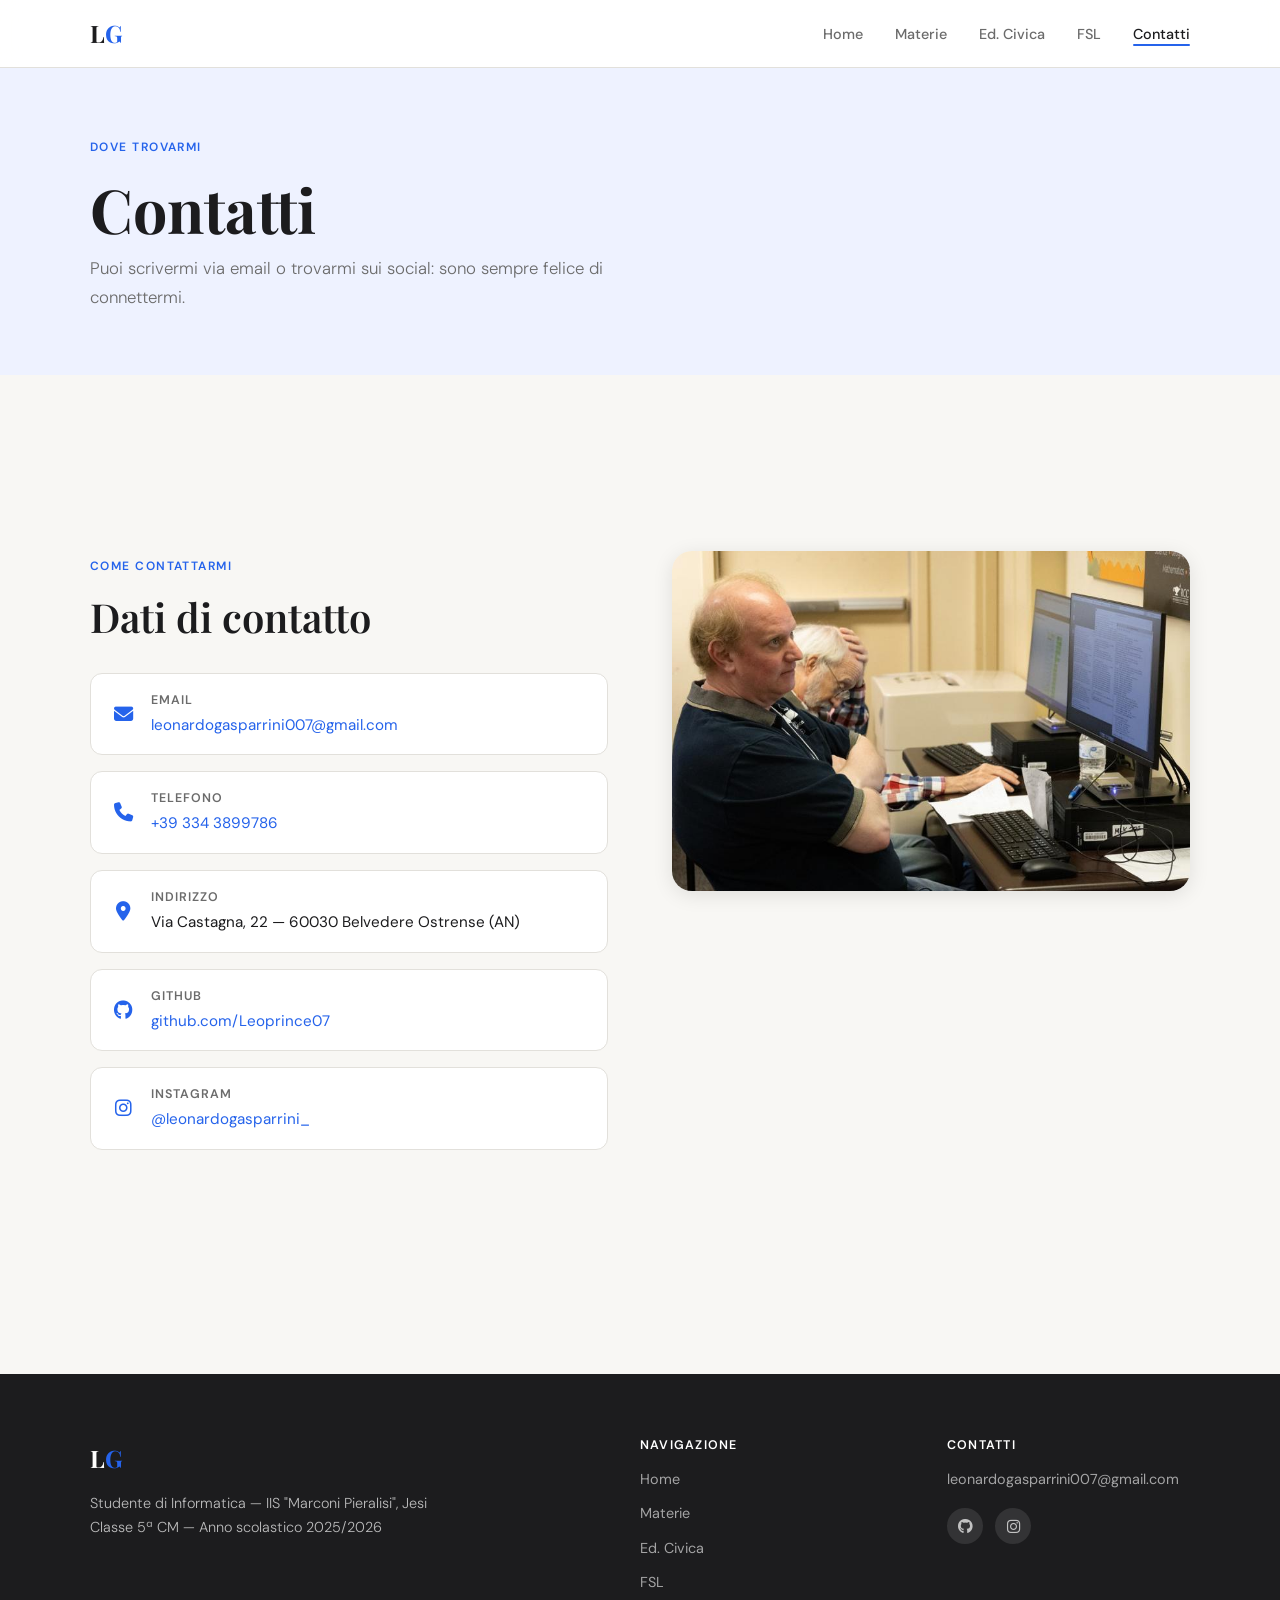
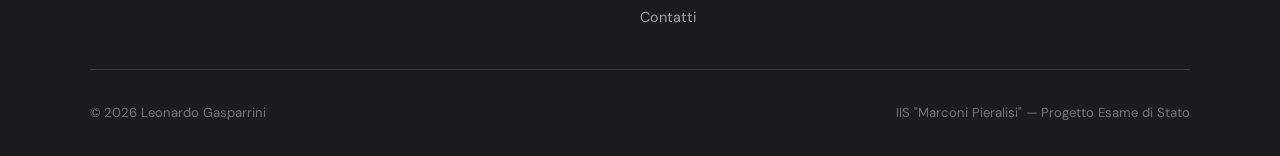
==== contatti.html @ d957cecd "Aggiunta file sito" ====
<!DOCTYPE html>
<html lang="it">
<head>
  <meta charset="UTF-8">
  <meta name="viewport" content="width=device-width, initial-scale=1.0">
  <title>Contatti — Leonardo Gasparrini</title>
  <meta name="description" content="Contatti di Leonardo Gasparrini: email, telefono, GitHub e Instagram. Studente di Informatica all'IIS Marconi Pieralisi di Jesi.">
  <meta property="og:title" content="Contatti — Leonardo Gasparrini">
  <link rel="stylesheet" href="style.css">
  <link rel="stylesheet" href="https://cdnjs.cloudflare.com/ajax/libs/font-awesome/6.5.0/css/all.min.css">
  <style>
    /* Stile aggiuntivo per la pagina contatti */
    .contacts-hero-img {
      width: 100%;
      height: 340px;
      object-fit: cover;
      border-radius: var(--radius-lg);
      box-shadow: var(--shadow-md);
    }

    .contact-item-info { display: flex; flex-direction: column; gap: 0.1rem; }
  </style>
</head>
<body>

  <!-- NAVIGAZIONE -->
  <header class="site-nav" role="banner">
    <div class="container nav-inner">
      <a href="index.html" class="nav-logo" aria-label="Torna alla home">L<span>G</span></a>
      <nav aria-label="Navigazione principale">
        <ul class="nav-links">
          <li><a href="index.html">Home</a></li>
          <li><a href="materie.html">Materie</a></li>
          <li><a href="educazione-civica.html">Ed. Civica</a></li>
          <li><a href="pcto.html">FSL</a></li>
          <li><a href="contatti.html" class="active">Contatti</a></li>
        </ul>
      </nav>
      <button class="nav-hamburger" aria-label="Apri menu" aria-expanded="false" aria-controls="mobile-menu">
        <span></span><span></span><span></span>
      </button>
    </div>
  </header>

  <nav class="nav-mobile" id="mobile-menu" aria-label="Navigazione mobile">
    <a href="index.html">Home</a>
    <a href="materie.html">Materie</a>
    <a href="educazione-civica.html">Ed. Civica</a>
    <a href="pcto.html">FSL</a>
    <a href="contatti.html">Contatti</a>
  </nav>

  <main>

    <!-- Hero pagina -->
    <div class="page-hero">
      <div class="container">
        <span class="section-label">Dove trovarmi</span>
        <h1>Contatti</h1>
        <p>Puoi scrivermi via email o trovarmi sui social: sono sempre felice di connettermi.</p>
      </div>
    </div>

    <section class="contacts-section" aria-labelledby="contacts-heading">
      <div class="container">

        <div class="contacts-grid">

          <!-- Lista contatti -->
          <div>
            <span class="section-label">Come contattarmi</span>
            <h2 id="contacts-heading" style="margin-bottom: var(--space-md);">Dati di contatto</h2>

            <div class="contact-list">

              <div class="contact-item fade-in">
                <i class="fa-solid fa-envelope" aria-hidden="true"></i>
                <div class="contact-item-info">
                  <span class="contact-item-label">Email</span>
                  <a href="mailto:leonardogasparrini007@gmail.com" class="contact-item-value">
                    leonardogasparrini007@gmail.com
                  </a>
                </div>
              </div>

              <div class="contact-item fade-in">
                <i class="fa-solid fa-phone" aria-hidden="true"></i>
                <div class="contact-item-info">
                  <span class="contact-item-label">Telefono</span>
                  <a href="tel:+393343899786" class="contact-item-value">+39 334 3899786</a>
                </div>
              </div>

              <div class="contact-item fade-in">
                <i class="fa-solid fa-location-dot" aria-hidden="true"></i>
                <div class="contact-item-info">
                  <span class="contact-item-label">Indirizzo</span>
                  <span class="contact-item-value">Via Castagna, 22 — 60030 Belvedere Ostrense (AN)</span>
                </div>
              </div>

              <a
                href="https://github.com/Leoprince07"
                target="_blank"
                rel="noopener"
                class="contact-item fade-in"
                aria-label="Profilo GitHub di Leonardo Gasparrini (si apre in nuova scheda)"
              >
                <i class="fa-brands fa-github" aria-hidden="true"></i>
                <div class="contact-item-info">
                  <span class="contact-item-label">GitHub</span>
                  <span class="contact-item-value">github.com/Leoprince07</span>
                </div>
              </a>

              <a
                href="https://instagram.com/leonardogasparrini_"
                target="_blank"
                rel="noopener"
                class="contact-item fade-in"
                aria-label="Profilo Instagram di Leonardo Gasparrini (si apre in nuova scheda)"
              >
                <i class="fa-brands fa-instagram" aria-hidden="true"></i>
                <div class="contact-item-info">
                  <span class="contact-item-label">Instagram</span>
                  <span class="contact-item-value">@leonardogasparrini_</span>
                </div>
              </a>

            </div>
          </div>

          <!-- Immagine decorativa -->
          <div class="fade-in">
            <img
              src="immagini/contatti-bg.jpg"
              alt="Connessione e comunicazione"
              class="contacts-hero-img"
              loading="lazy"
              width="540" height="340"
            >
          </div>

        </div>
      </div>
    </section>

  </main>

  <!-- FOOTER -->
  <footer class="site-footer" role="contentinfo">
    <div class="container">
      <div class="footer-grid">
        <div class="footer-brand">
          <a href="index.html" class="nav-logo">L<span>G</span></a>
          <p>Studente di Informatica — IIS "Marconi Pieralisi", Jesi<br>
          Classe 5ª CM — Anno scolastico 2025/2026</p>
        </div>
        <div class="footer-col">
          <h4>Navigazione</h4>
          <ul>
            <li><a href="index.html">Home</a></li>
            <li><a href="materie.html">Materie</a></li>
            <li><a href="educazione-civica.html">Ed. Civica</a></li>
            <li><a href="pcto.html">FSL</a></li>
            <li><a href="contatti.html">Contatti</a></li>
          </ul>
        </div>
        <div class="footer-col">
          <h4>Contatti</h4>
          <ul>
            <li><a href="mailto:leonardogasparrini007@gmail.com">leonardogasparrini007@gmail.com</a></li>
          </ul>
          <div class="footer-social" style="margin-top:1rem;">
            <a href="https://github.com/Leoprince07" target="_blank" rel="noopener" aria-label="GitHub">
              <i class="fa-brands fa-github" aria-hidden="true"></i>
            </a>
            <a href="https://instagram.com/leonardogasparrini_" target="_blank" rel="noopener" aria-label="Instagram">
              <i class="fa-brands fa-instagram" aria-hidden="true"></i>
            </a>
          </div>
        </div>
      </div>
      <div class="footer-bottom">
        <span>© 2026 Leonardo Gasparrini</span>
        <span>IIS "Marconi Pieralisi" — Progetto Esame di Stato</span>
      </div>
    </div>
  </footer>

  <script src="script.js"></script>
</body>
</html>
---- style.css ----
/* ============================================
   VARIABILI GLOBALI
   ============================================ */
@import url('https://fonts.googleapis.com/css2?family=Playfair+Display:ital,wght@0,400;0,600;0,700;1,400&family=DM+Sans:wght@300;400;500;600&display=swap');

:root {
  /* Colori */
  --color-bg:        #F8F7F4;
  --color-surface:   #FFFFFF;
  --color-text:      #1C1C1E;
  --color-muted:     #6B6B6B;
  --color-accent:    #2563EB;
  --color-accent-dk: #1A47B8;
  --color-border:    #E2E0DB;
  --color-hero-bg:   #EEF2FF;

  /* Tipografia */
  --font-display: 'Playfair Display', Georgia, serif;
  --font-body:    'DM Sans', system-ui, sans-serif;

  /* Spaziatura */
  --space-xs:  0.5rem;
  --space-sm:  1rem;
  --space-md:  2rem;
  --space-lg:  4rem;
  --space-xl:  7rem;

  /* Componenti */
  --radius-sm:  6px;
  --radius-md:  12px;
  --radius-lg:  20px;
  --shadow-sm:  0 1px 4px rgba(0,0,0,0.07);
  --shadow-md:  0 4px 20px rgba(0,0,0,0.10);
  --shadow-lg:  0 12px 40px rgba(0,0,0,0.13);
  --transition: 0.28s ease;
  --nav-h:      68px;
}

/* ============================================
   RESET & BASE
   ============================================ */
*, *::before, *::after { box-sizing: border-box; margin: 0; padding: 0; }

html { scroll-behavior: smooth; font-size: 16px; }

body {
  font-family: var(--font-body);
  background: var(--color-bg);
  color: var(--color-text);
  line-height: 1.7;
  -webkit-font-smoothing: antialiased;
}

img {
  display: block;
  max-width: 100%;
  height: auto;
}

a {
  color: var(--color-accent);
  text-decoration: none;
  transition: color var(--transition);
}
a:hover { color: var(--color-accent-dk); }
a:focus-visible {
  outline: 3px solid var(--color-accent);
  outline-offset: 3px;
  border-radius: 3px;
}

ul { list-style: none; }

/* ============================================
   TIPOGRAFIA
   ============================================ */
h1, h2, h3, h4 {
  font-family: var(--font-display);
  line-height: 1.2;
  color: var(--color-text);
}

h1 { font-size: clamp(2.2rem, 5vw, 3.8rem); font-weight: 700; }
h2 { font-size: clamp(1.7rem, 3.5vw, 2.5rem); font-weight: 600; }
h3 { font-size: clamp(1.2rem, 2.5vw, 1.5rem); font-weight: 600; }
h4 { font-size: 1.1rem; font-weight: 600; }

p { margin-bottom: 1rem; font-weight: 300; font-size: 1.05rem; }
p:last-child { margin-bottom: 0; }

strong { font-weight: 600; }

/* ============================================
   LAYOUT UTILITÀ
   ============================================ */
.container {
  width: min(1100px, 92%);
  margin-inline: auto;
}

.section-label {
  display: inline-block;
  font-family: var(--font-body);
  font-size: 0.75rem;
  font-weight: 600;
  letter-spacing: 0.12em;
  text-transform: uppercase;
  color: var(--color-accent);
  margin-bottom: var(--space-sm);
}

.section-heading {
  margin-bottom: var(--space-md);
}

/* ============================================
   NAVIGAZIONE
   ============================================ */
.site-nav {
  position: sticky;
  top: 0;
  z-index: 100;
  background: rgba(255,255,255,0.92);
  backdrop-filter: blur(12px);
  -webkit-backdrop-filter: blur(12px);
  border-bottom: 1px solid var(--color-border);
  height: var(--nav-h);
}

.nav-inner {
  display: flex;
  align-items: center;
  justify-content: space-between;
  height: 100%;
}

.nav-logo {
  font-family: var(--font-display);
  font-size: 1.5rem;
  font-weight: 700;
  color: var(--color-text);
  letter-spacing: -0.02em;
}
.nav-logo span { color: var(--color-accent); }
.nav-logo:hover { color: var(--color-text); }

.nav-links {
  display: flex;
  gap: var(--space-md);
  align-items: center;
}

.nav-links a {
  font-size: 0.9rem;
  font-weight: 500;
  color: var(--color-muted);
  transition: color var(--transition);
  position: relative;
}
.nav-links a::after {
  content: '';
  position: absolute;
  bottom: -3px;
  left: 0;
  width: 0;
  height: 2px;
  background: var(--color-accent);
  transition: width var(--transition);
  border-radius: 2px;
}
.nav-links a:hover,
.nav-links a.active { color: var(--color-text); }
.nav-links a:hover::after,
.nav-links a.active::after { width: 100%; }

/* Hamburger */
.nav-hamburger {
  display: none;
  flex-direction: column;
  gap: 5px;
  background: none;
  border: none;
  cursor: pointer;
  padding: 6px;
  border-radius: var(--radius-sm);
}
.nav-hamburger span {
  display: block;
  width: 24px;
  height: 2px;
  background: var(--color-text);
  border-radius: 2px;
  transition: transform var(--transition), opacity var(--transition);
}
.nav-hamburger[aria-expanded="true"] span:nth-child(1) {
  transform: translateY(7px) rotate(45deg);
}
.nav-hamburger[aria-expanded="true"] span:nth-child(2) {
  opacity: 0;
}
.nav-hamburger[aria-expanded="true"] span:nth-child(3) {
  transform: translateY(-7px) rotate(-45deg);
}

/* Menu mobile */
.nav-mobile {
  display: none;
  position: fixed;
  top: var(--nav-h);
  left: 0;
  right: 0;
  background: var(--color-surface);
  border-bottom: 1px solid var(--color-border);
  padding: var(--space-md);
  z-index: 99;
  box-shadow: var(--shadow-md);
}
.nav-mobile.open { display: flex; flex-direction: column; gap: var(--space-sm); }
.nav-mobile a {
  font-size: 1.05rem;
  font-weight: 500;
  color: var(--color-text);
  padding: 0.6rem 0;
  border-bottom: 1px solid var(--color-border);
}
.nav-mobile a:last-child { border-bottom: none; }

/* ============================================
   HERO — index.html
   ============================================ */
.hero-section {
  min-height: calc(100svh - var(--nav-h));
  display: flex;
  align-items: center;
  background: var(--color-hero-bg);
  padding: var(--space-xl) 0;
  overflow: hidden;
  position: relative;
}

/* Decorazione geometrica sfondo */
.hero-section::before {
  content: '';
  position: absolute;
  top: -80px;
  right: -80px;
  width: 500px;
  height: 500px;
  border-radius: 50%;
  background: radial-gradient(circle, rgba(37,99,235,0.08) 0%, transparent 70%);
  pointer-events: none;
}

.hero-grid {
  display: grid;
  grid-template-columns: 1fr 380px;
  gap: var(--space-lg);
  align-items: center;
}

.hero-text { max-width: 560px; }

.hero-name {
  font-size: clamp(2.6rem, 6vw, 4.2rem);
  font-weight: 700;
  letter-spacing: -0.03em;
  margin-bottom: 0.4rem;
  line-height: 1.1;
}

.hero-subtitle {
  font-family: var(--font-body);
  font-size: 1.05rem;
  font-weight: 400;
  color: var(--color-muted);
  margin-bottom: var(--space-md);
}

.hero-welcome {
  font-size: 1.1rem;
  font-weight: 300;
  color: var(--color-text);
  margin-bottom: var(--space-md);
  line-height: 1.6;
}

.hero-cta {
  display: flex;
  gap: var(--space-sm);
  flex-wrap: wrap;
}

.btn {
  display: inline-flex;
  align-items: center;
  gap: 0.4rem;
  padding: 0.75rem 1.6rem;
  border-radius: var(--radius-sm);
  font-family: var(--font-body);
  font-size: 0.92rem;
  font-weight: 500;
  transition: all var(--transition);
  cursor: pointer;
  border: 2px solid transparent;
}

.btn-primary {
  background: var(--color-accent);
  color: #fff;
}
.btn-primary:hover {
  background: var(--color-accent-dk);
  color: #fff;
  transform: translateY(-1px);
  box-shadow: 0 6px 20px rgba(37,99,235,0.3);
}

.btn-outline {
  background: transparent;
  color: var(--color-accent);
  border-color: var(--color-accent);
}
.btn-outline:hover {
  background: var(--color-accent);
  color: #fff;
  transform: translateY(-1px);
}

/* Foto profilo hero */
.hero-photo-wrap {
  display: flex;
  justify-content: center;
}

.hero-photo {
  width: 340px;
  height: 340px;
  border-radius: 50%;
  object-fit: cover;
  object-position: top center;
  border: 5px solid var(--color-surface);
  box-shadow: var(--shadow-lg);
}

/* ============================================
   SEZIONE CHI SONO
   ============================================ */
.about-section {
  padding: var(--space-xl) 0;
}

.about-intro {
  max-width: 680px;
  margin-bottom: var(--space-lg);
  font-size: 1.1rem;
}

.about-blocks {
  display: flex;
  flex-direction: column;
  gap: var(--space-lg);
}

.about-block {
  display: grid;
  grid-template-columns: 1fr 1fr;
  gap: var(--space-md);
  align-items: center;
}

.about-block.reverse { direction: rtl; }
.about-block.reverse > * { direction: ltr; }

.about-block-img {
  border-radius: var(--radius-lg);
  width: 100%;
  height: 280px;
  object-fit: cover;
  box-shadow: var(--shadow-md);
}

.about-block-text h3 {
  margin-bottom: var(--space-sm);
  font-size: 1.3rem;
}

/* ============================================
   SEZIONE PASSIONI
   ============================================ */
.passions-section {
  padding: var(--space-xl) 0;
  background: var(--color-surface);
}

.passions-bridge {
  max-width: 660px;
  font-size: 1.1rem;
  font-style: italic;
  color: var(--color-muted);
  margin-bottom: var(--space-lg);
  padding-left: 1.5rem;
  border-left: 3px solid var(--color-accent);
}

.passion-block {
  display: grid;
  grid-template-columns: 1fr 1fr;
  gap: var(--space-lg);
  align-items: center;
  margin-bottom: var(--space-lg);
  padding-bottom: var(--space-lg);
  border-bottom: 1px solid var(--color-border);
}
.passion-block:last-child { border-bottom: none; margin-bottom: 0; }

.passion-block.reverse { direction: rtl; }
.passion-block.reverse > * { direction: ltr; }

.passion-img {
  border-radius: var(--radius-lg);
  width: 100%;
  height: 300px;
  object-fit: cover;
  box-shadow: var(--shadow-md);
}

.passion-content h3 {
  font-size: 1.5rem;
  margin-bottom: 0.5rem;
}

.passion-icon {
  font-size: 1.8rem;
  margin-bottom: 0.5rem;
  color: var(--color-accent);
}

/* ============================================
   PAGINA MATERIE — griglia card
   ============================================ */
.page-hero {
  background: var(--color-hero-bg);
  padding: var(--space-lg) 0;
  margin-bottom: var(--space-lg);
}

.page-hero h1 {
  margin-bottom: 0.5rem;
}

.page-hero p {
  color: var(--color-muted);
  max-width: 560px;
  font-size: 1.05rem;
}

.subjects-section {
  padding-bottom: var(--space-xl);
}

.subjects-group {
  margin-bottom: var(--space-lg);
}

.subjects-group-title {
  font-family: var(--font-body);
  font-size: 0.78rem;
  font-weight: 600;
  letter-spacing: 0.12em;
  text-transform: uppercase;
  color: var(--color-accent);
  margin-bottom: var(--space-md);
  padding-bottom: 0.5rem;
  border-bottom: 2px solid var(--color-border);
}

.subjects-grid {
  display: grid;
  grid-template-columns: repeat(auto-fill, minmax(280px, 1fr));
  gap: var(--space-md);
}

/* Card materia */
.subject-card {
  background: var(--color-surface);
  border-radius: var(--radius-md);
  overflow: hidden;
  box-shadow: var(--shadow-sm);
  border: 1px solid var(--color-border);
  transition: transform var(--transition), box-shadow var(--transition);
  display: block;
  color: var(--color-text);
}
.subject-card:hover {
  transform: translateY(-4px);
  box-shadow: var(--shadow-lg);
  color: var(--color-text);
}

.subject-card-img {
  width: 100%;
  height: 160px;
  object-fit: cover;
}

.subject-card-body {
  padding: 1.2rem;
}

.subject-card-title {
  font-family: var(--font-display);
  font-size: 1.1rem;
  font-weight: 600;
  margin-bottom: 0.4rem;
}

.subject-card-desc {
  font-size: 0.88rem;
  color: var(--color-muted);
  line-height: 1.5;
  margin-bottom: 0;
}

/* ============================================
   PAGINA MATERIA SINGOLA
   ============================================ */
.subject-page {
  padding: var(--space-xl) 0;
}

.subject-page-header {
  display: grid;
  grid-template-columns: 1fr 400px;
  gap: var(--space-lg);
  align-items: center;
  margin-bottom: var(--space-lg);
}

.subject-page-img {
  width: 100%;
  height: 300px;
  object-fit: cover;
  border-radius: var(--radius-lg);
  box-shadow: var(--shadow-md);
}

.subject-back {
  display: inline-flex;
  align-items: center;
  gap: 0.4rem;
  font-size: 0.88rem;
  color: var(--color-muted);
  margin-bottom: var(--space-sm);
  transition: color var(--transition);
}
.subject-back:hover { color: var(--color-accent); }

.subject-body {
  max-width: 740px;
}

/* ============================================
   EDUCAZIONE CIVICA
   ============================================ */
.edcivica-section {
  padding: var(--space-xl) 0;
}

.edcivica-block {
  display: grid;
  grid-template-columns: 1fr 420px;
  gap: var(--space-lg);
  align-items: start;
  margin-bottom: var(--space-lg);
  padding-bottom: var(--space-lg);
  border-bottom: 1px solid var(--color-border);
}
.edcivica-block:last-child { border-bottom: none; }

.edcivica-block.img-right { direction: ltr; }
.edcivica-block.img-left  { direction: rtl; }
.edcivica-block.img-left > * { direction: ltr; }

.edcivica-img {
  border-radius: var(--radius-lg);
  width: 100%;
  height: 260px;
  object-fit: cover;
  box-shadow: var(--shadow-md);
}

.edcivica-text h2 {
  margin-bottom: var(--space-sm);
}

/* ============================================
   PCTO
   ============================================ */
.pcto-section {
  padding: var(--space-xl) 0;
}

.pcto-intro {
  display: grid;
  grid-template-columns: 1fr 400px;
  gap: var(--space-lg);
  align-items: start;
  margin-bottom: var(--space-lg);
}

.pcto-img {
  border-radius: var(--radius-lg);
  width: 100%;
  height: 260px;
  object-fit: cover;
  box-shadow: var(--shadow-md);
}

.pcto-role-badge {
  display: inline-block;
  background: var(--color-hero-bg);
  color: var(--color-accent);
  border: 1px solid rgba(37,99,235,0.25);
  padding: 0.35rem 1rem;
  border-radius: 999px;
  font-size: 0.85rem;
  font-weight: 600;
  margin-bottom: var(--space-sm);
}

.pcto-mansioni {
  margin-bottom: var(--space-lg);
}

.pcto-mansione {
  background: var(--color-surface);
  border-radius: var(--radius-md);
  border: 1px solid var(--color-border);
  padding: 1.5rem;
  margin-bottom: var(--space-sm);
}

.pcto-mansione h3 {
  font-size: 1.05rem;
  margin-bottom: 0.5rem;
  display: flex;
  align-items: center;
  gap: 0.5rem;
}

.pcto-mansione i {
  color: var(--color-accent);
}

.skills-grid {
  display: grid;
  grid-template-columns: 1fr 1fr;
  gap: var(--space-md);
  margin-bottom: var(--space-lg);
}

.skills-box {
  background: var(--color-surface);
  border-radius: var(--radius-md);
  border: 1px solid var(--color-border);
  padding: 1.5rem;
}

.skills-box h3 {
  font-size: 1rem;
  margin-bottom: 1rem;
}

.skills-box ul {
  list-style: none;
}

.skills-box ul li {
  padding: 0.35rem 0;
  border-bottom: 1px solid var(--color-border);
  font-size: 0.92rem;
  display: flex;
  align-items: flex-start;
  gap: 0.5rem;
}
.skills-box ul li:last-child { border-bottom: none; }

.skills-box ul li::before {
  content: '→';
  color: var(--color-accent);
  font-weight: 600;
  flex-shrink: 0;
  margin-top: 0.05em;
}

.pcto-riflessione {
  background: var(--color-hero-bg);
  border-radius: var(--radius-lg);
  padding: var(--space-md) var(--space-lg);
  border-left: 4px solid var(--color-accent);
  max-width: 780px;
}

.pcto-riflessione blockquote {
  font-family: var(--font-display);
  font-style: italic;
  font-size: 1.15rem;
  line-height: 1.7;
  color: var(--color-text);
}

/* ============================================
   CONTATTI
   ============================================ */
.contacts-section {
  padding: var(--space-xl) 0;
}

.contacts-grid {
  display: grid;
  grid-template-columns: 1fr 1fr;
  gap: var(--space-lg);
  align-items: start;
}

.contact-list {
  display: flex;
  flex-direction: column;
  gap: var(--space-sm);
}

.contact-item {
  display: flex;
  align-items: center;
  gap: 1rem;
  padding: 1rem 1.25rem;
  background: var(--color-surface);
  border-radius: var(--radius-md);
  border: 1px solid var(--color-border);
  transition: box-shadow var(--transition);
}
.contact-item:hover { box-shadow: var(--shadow-md); }

.contact-item i {
  font-size: 1.2rem;
  color: var(--color-accent);
  width: 24px;
  text-align: center;
  flex-shrink: 0;
}

.contact-item-label {
  font-size: 0.78rem;
  color: var(--color-muted);
  text-transform: uppercase;
  letter-spacing: 0.08em;
  font-weight: 600;
}

.contact-item-value {
  font-size: 0.95rem;
  font-weight: 400;
}

.contacts-img {
  width: 100%;
  height: 400px;
  object-fit: cover;
  border-radius: var(--radius-lg);
  box-shadow: var(--shadow-md);
}

/* ============================================
   FOOTER
   ============================================ */
.site-footer {
  background: var(--color-text);
  color: rgba(255,255,255,0.7);
  padding: var(--space-lg) 0 var(--space-md);
  margin-top: var(--space-xl);
}

.footer-grid {
  display: grid;
  grid-template-columns: 2fr 1fr 1fr;
  gap: var(--space-lg);
  margin-bottom: var(--space-md);
}

.footer-brand .nav-logo {
  color: #fff;
  margin-bottom: 0.75rem;
  display: block;
}

.footer-brand p {
  font-size: 0.9rem;
  margin-bottom: 0;
}

.footer-col h4 {
  font-family: var(--font-body);
  font-size: 0.78rem;
  font-weight: 600;
  letter-spacing: 0.1em;
  text-transform: uppercase;
  color: #fff;
  margin-bottom: 0.75rem;
}

.footer-col ul li {
  margin-bottom: 0.45rem;
}
.footer-col ul li a {
  font-size: 0.9rem;
  color: rgba(255,255,255,0.6);
  transition: color var(--transition);
}
.footer-col ul li a:hover { color: #fff; }

.footer-social {
  display: flex;
  gap: 0.75rem;
  margin-top: 0.25rem;
}

.footer-social a {
  display: inline-flex;
  align-items: center;
  justify-content: center;
  width: 36px;
  height: 36px;
  border-radius: 50%;
  background: rgba(255,255,255,0.1);
  color: rgba(255,255,255,0.7);
  font-size: 0.95rem;
  transition: all var(--transition);
}
.footer-social a:hover {
  background: var(--color-accent);
  color: #fff;
}

.footer-bottom {
  border-top: 1px solid rgba(255,255,255,0.12);
  padding-top: var(--space-md);
  font-size: 0.82rem;
  color: rgba(255,255,255,0.4);
  display: flex;
  justify-content: space-between;
  align-items: center;
}

/* ============================================
   ANIMAZIONI FADE-IN
   ============================================ */
.fade-in {
  opacity: 0;
  transform: translateY(24px);
  transition: opacity 0.6s ease, transform 0.6s ease;
}
.fade-in.visible {
  opacity: 1;
  transform: translateY(0);
}

/* ============================================
   BREADCRUMB
   ============================================ */
.breadcrumb {
  display: flex;
  align-items: center;
  gap: 0.4rem;
  font-size: 0.82rem;
  color: var(--color-muted);
  margin-bottom: var(--space-md);
}
.breadcrumb a { color: var(--color-muted); }
.breadcrumb a:hover { color: var(--color-accent); }
.breadcrumb i { font-size: 0.65rem; }

/* ============================================
   RESPONSIVE — 1024px
   ============================================ */
@media (max-width: 1024px) {
  .hero-grid {
    grid-template-columns: 1fr 300px;
    gap: var(--space-md);
  }

  .hero-photo { width: 280px; height: 280px; }

  .subject-page-header {
    grid-template-columns: 1fr 320px;
  }

  .footer-grid {
    grid-template-columns: 1fr 1fr;
  }
  .footer-brand { grid-column: 1 / -1; }
}

/* ============================================
   RESPONSIVE — 768px
   ============================================ */
@media (max-width: 768px) {
  :root { --space-xl: 4rem; --space-lg: 2.5rem; }

  .nav-links { display: none; }
  .nav-hamburger { display: flex; }

  .hero-grid {
    grid-template-columns: 1fr;
    text-align: center;
  }
  .hero-photo-wrap { order: -1; }
  .hero-photo { width: 200px; height: 200px; }
  .hero-cta { justify-content: center; }
  .hero-text { max-width: 100%; }

  .about-block,
  .about-block.reverse {
    grid-template-columns: 1fr;
    direction: ltr;
  }

  .passion-block,
  .passion-block.reverse {
    grid-template-columns: 1fr;
    direction: ltr;
  }

  .edcivica-block,
  .edcivica-block.img-left {
    grid-template-columns: 1fr;
    direction: ltr;
  }

  .pcto-intro {
    grid-template-columns: 1fr;
  }

  .skills-grid { grid-template-columns: 1fr; }

  .contacts-grid { grid-template-columns: 1fr; }

  .subject-page-header { grid-template-columns: 1fr; }

  .footer-grid { grid-template-columns: 1fr; }

  .footer-bottom {
    flex-direction: column;
    gap: 0.5rem;
    text-align: center;
  }
}

/* ============================================
   RESPONSIVE — 480px
   ============================================ */
@media (max-width: 480px) {
  :root { --space-xl: 3rem; --space-lg: 2rem; --space-md: 1.5rem; }

  h1 { font-size: 2rem; }
  h2 { font-size: 1.5rem; }

  .subjects-grid {
    grid-template-columns: 1fr;
  }

  .hero-photo { width: 170px; height: 170px; }

  .passion-img { height: 220px; }
}
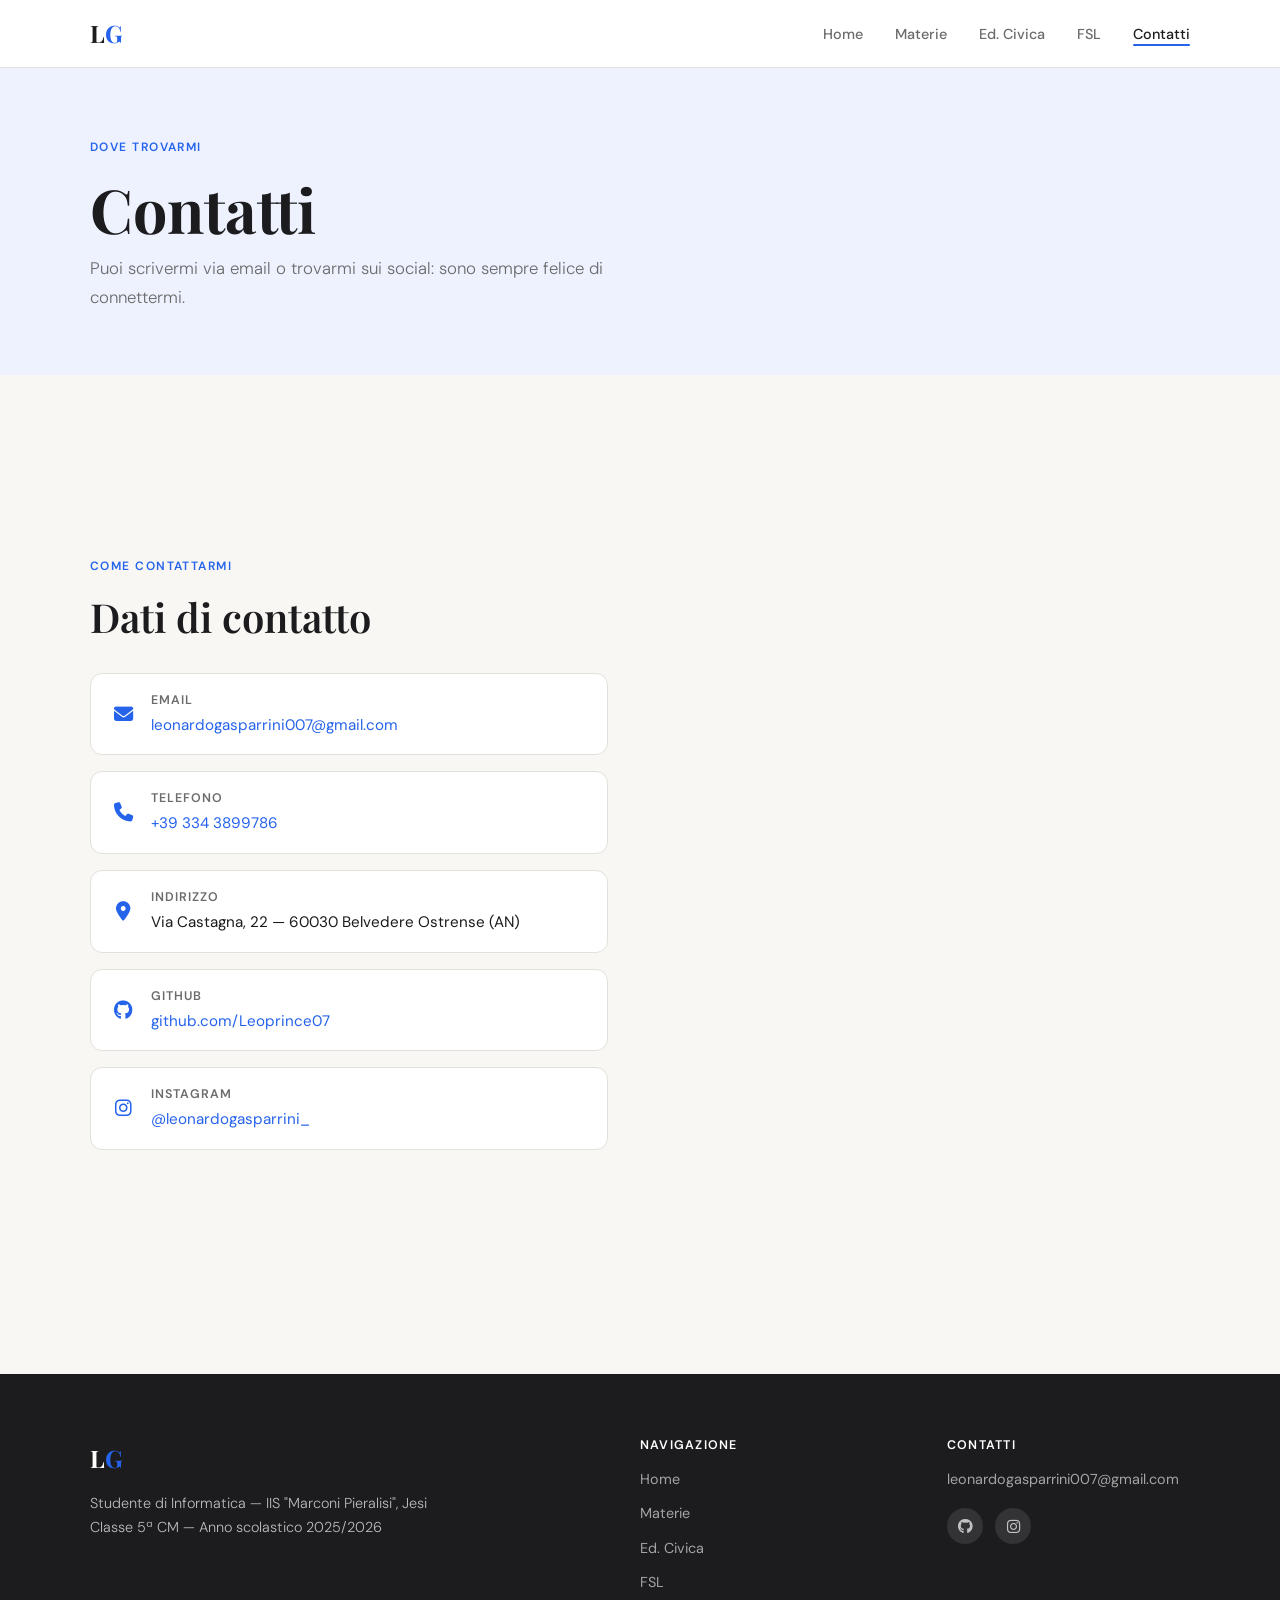
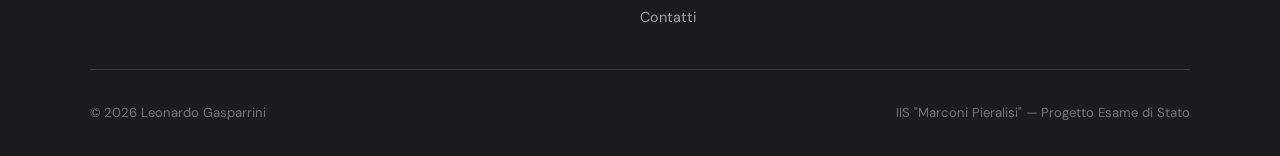
==== commit aecf610f: "modifica immagini" ====
--- a/contatti.html
+++ b/contatti.html
@@ -130,17 +130,6 @@
             </div>
           </div>
 
-          <!-- Immagine decorativa -->
-          <div class="fade-in">
-            <img
-              src="immagini/contatti-bg.jpg"
-              alt="Connessione e comunicazione"
-              class="contacts-hero-img"
-              loading="lazy"
-              width="540" height="340"
-            >
-          </div>
-
         </div>
       </div>
     </section>
